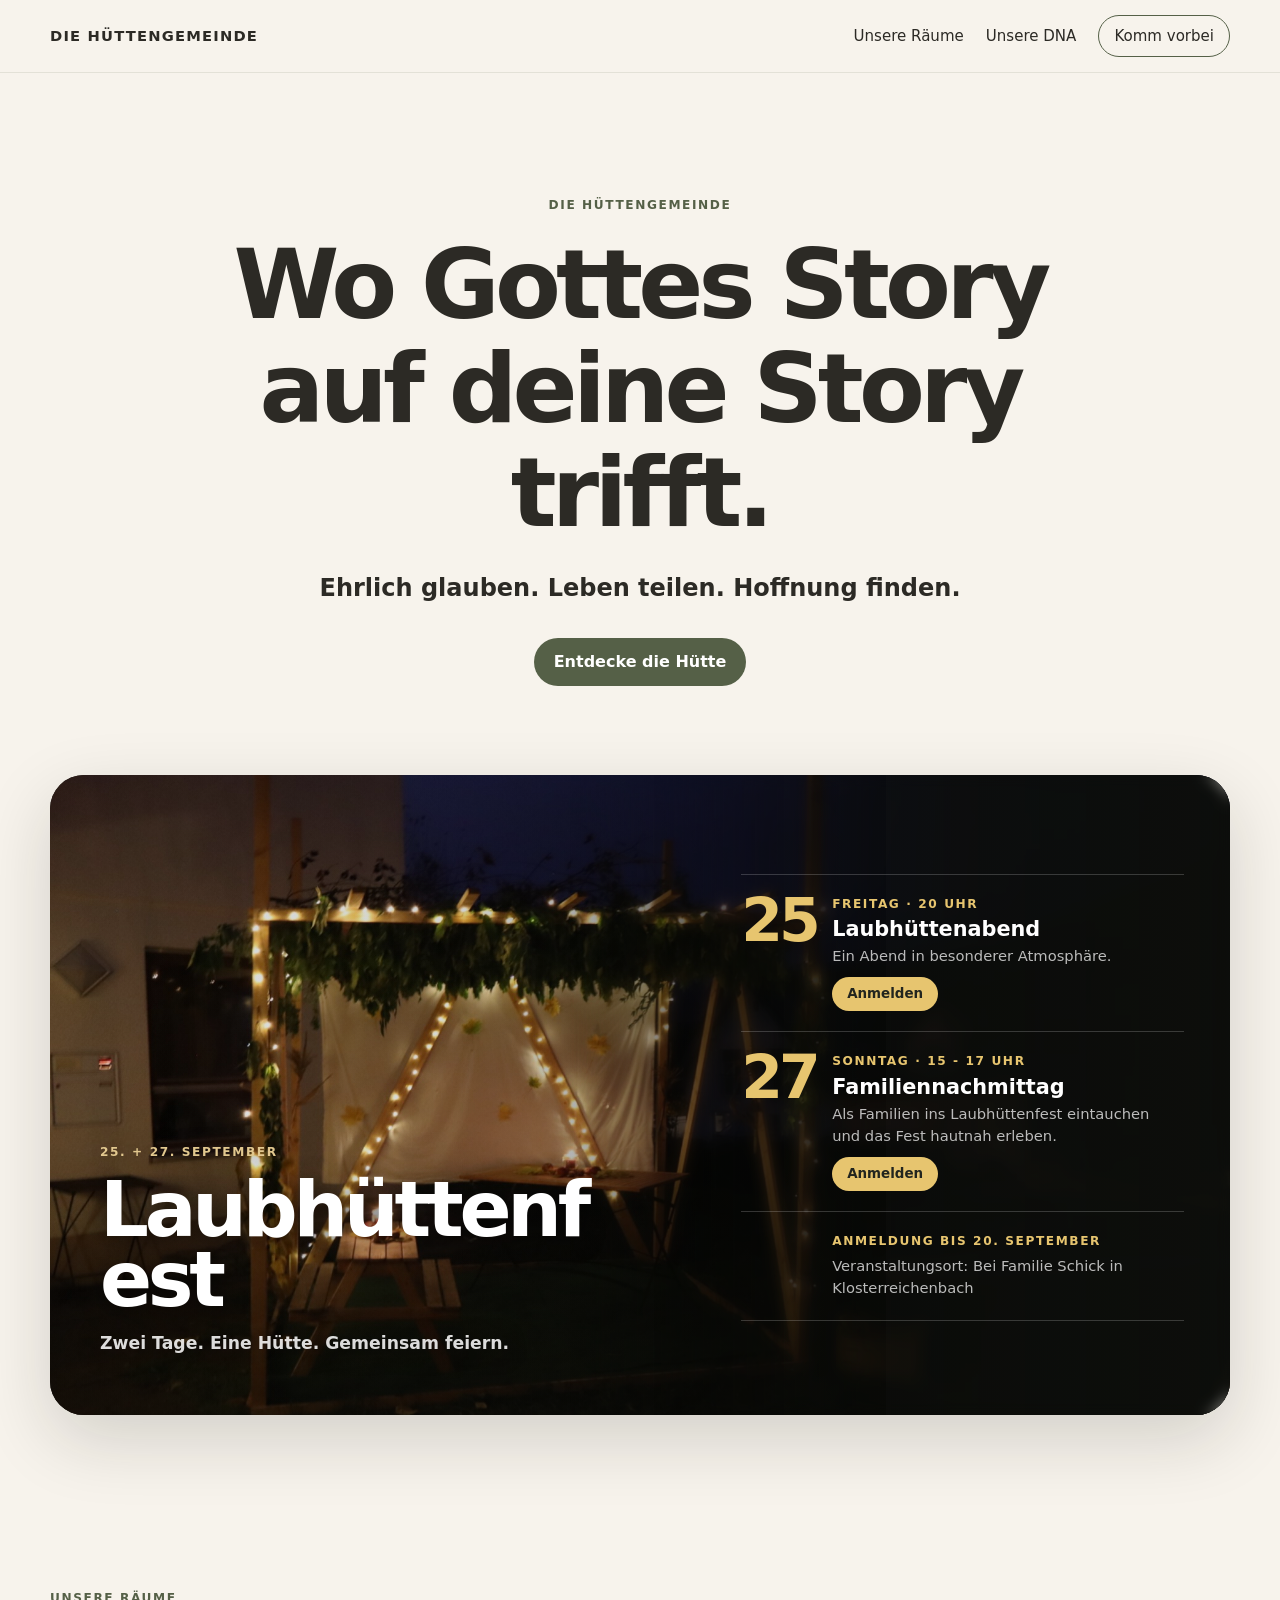
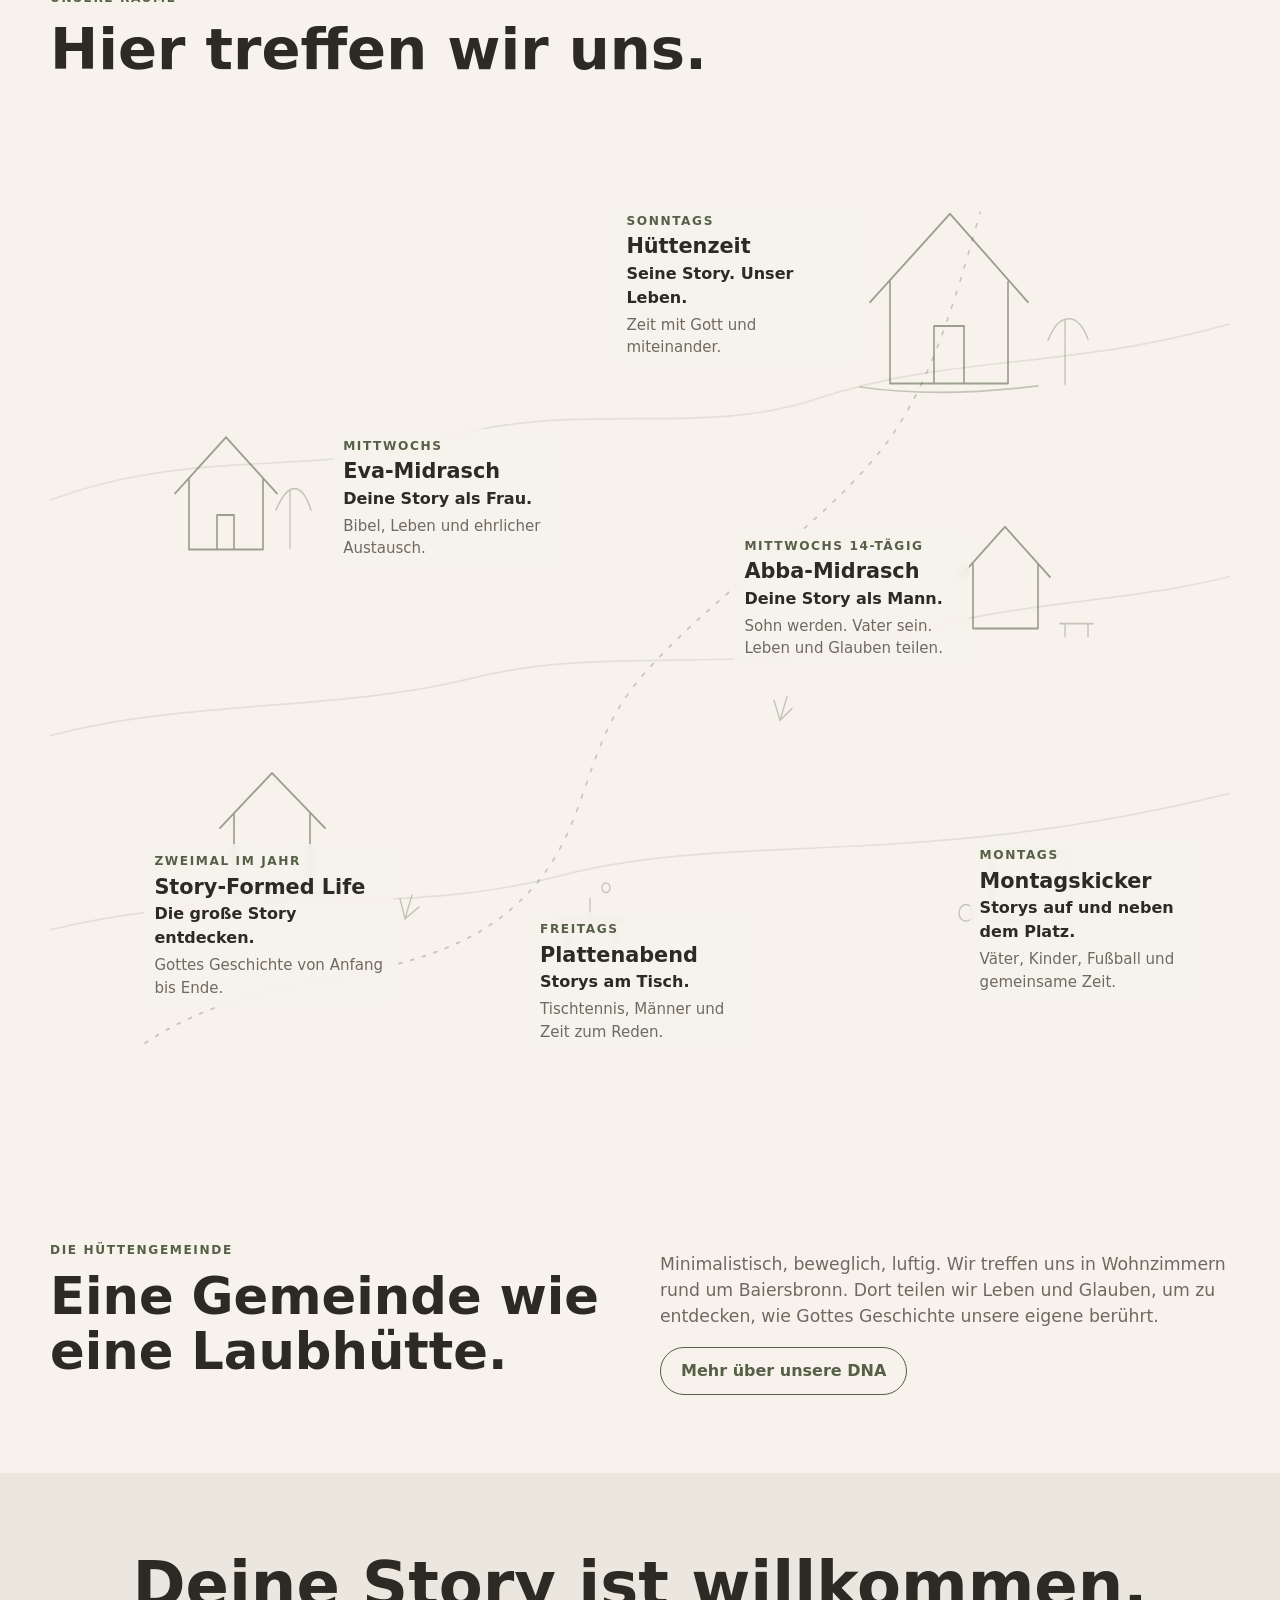
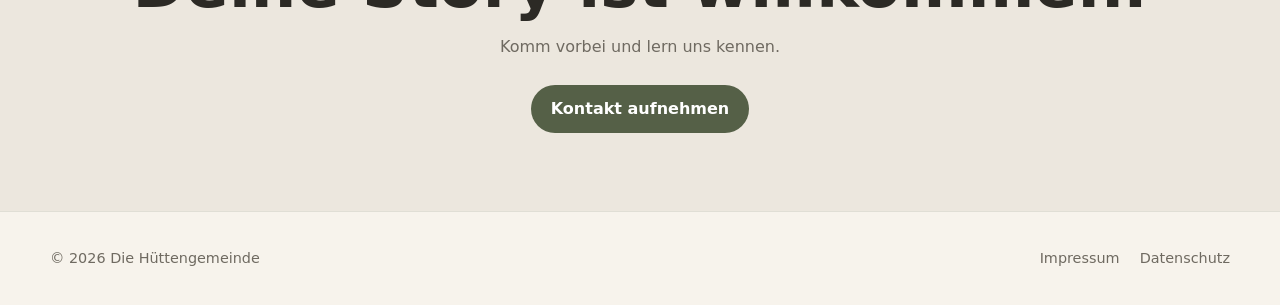
==== docs/index.html @ a1b0ba44 "Split css" ====
<!DOCTYPE html>
<html lang="de">

<head>
  <meta charset="UTF-8">
  <meta name="viewport" content="width=device-width, initial-scale=1.0">
  <title>Die Hüttengemeinde</title>
  <link rel="stylesheet" href="main.css" />
  <link rel="stylesheet" href="home.css" />

  <meta name="description" content="Wo Gottes Story auf deine Story trifft.">
    <!-- Open Graph (für Social Media) -->
  <meta property="og:title" content="Die Hüttengemeinde">
  <meta property="og:description" content="Wo Gottes Story auf deine Story trifft.">
  <meta property="og:type" content="website">
  <meta property="og:url" content="https://huettengemeinde.de/">
  <meta property="og:image" content="https://huettengemeinde.de/img/sukkah-festival.jpg">
  <meta property="og:locality" content="Baiersbronn">
  <meta property="og:region" content="Baden-Württemberg">
  <meta property="og:postal-code" content="72270">
  <meta property="og:country-name" content="Germany">

</head>

<body>
  <header>
    <div class="container nav">
      <a class="brand" href="https://huettengemeinde.de">Die Hüttengemeinde</a>
      <nav class="nav-links">
        <a href="#spaces">Unsere Räume</a>
        <a href="#dna">Unsere DNA</a>
        <a href="#contact">Komm vorbei</a>
      </nav>
    </div>
  </header>

  <main>
    <section class="hero">
      <div class="container hero-inner">
        <span class="eyebrow">Die Hüttengemeinde</span>
        <h1>Wo Gottes Story auf deine Story trifft.</h1>
        <p class="tagline">Ehrlich glauben. Leben teilen. Hoffnung finden.</p>
        <a class="btn btn-primary" href="#spaces">Entdecke die Hütte</a>
      </div>
    </section>

    <section class="festival-feature" id="sukkah">
      <div class="container">
        <div class="festival-poster">
          <div class="festival-blend" aria-hidden="true"></div>

          <div class="festival-inner">
            <div class="festival-brand">
              <span class="eyebrow">25. + 27. September</span>
              <h2>Laubhüttenfest</h2>
              <p>Zwei Tage. Eine Hütte. Gemeinsam feiern.</p>
            </div>

            <div class="festival-info">
              <article class="festival-date">
                <div class="festival-number">25</div>
                <div>
                  <span class="meta">Freitag · 20 Uhr</span>
                  <h3>Laubhüttenabend</h3>
                  <p>Ein Abend in besonderer Atmosphäre.</p>
                  <a class="festival-register" href="mailto:info@huettengemeinde.de?subject=Anmeldung%20Laubh%C3%BCttenabend">Anmelden</a>
                </div>
              </article>

              <article class="festival-date">
                <div class="festival-number">27</div>
                <div>
                  <span class="meta">Sonntag · 15 - 17 Uhr</span>
                  <h3>Familiennachmittag</h3>
                  <p>Als Familien ins Laubhüttenfest eintauchen und das Fest hautnah erleben.</p>
                  <a class="festival-register" href="mailto:info@huettengemeinde.de?subject=Anmeldung%20Familiennachmittag">Anmelden</a>
                </div>
              </article>

              <article class="festival-date">
                <div class="festival-number"></div>
                <div>
                  <span class="meta">Anmeldung bis 20. September</span>
                  <p>Veranstaltungsort: Bei Familie Schick in Klosterreichenbach</p>
                </div>
              </article>

            </div>
          </div>
        </div>
      </div>
    </section>

    <section id="spaces">
      <div class="container">
        <div class="section-title">
          <span class="eyebrow">Unsere Räume</span>
          <h2>Hier treffen wir uns.</h2>
        </div>

        <div class="village-wrap">
          <svg class="village-art" viewBox="0 0 1180 820" preserveAspectRatio="none" aria-hidden="true">
            <!-- sanfte Landschaft -->
            <path class="terrain" d="M-40 350 C120 285 260 320 390 285 C525 250 650 285 770 250 C915 210 1040 230 1230 175"/>
            <path class="terrain" d="M-30 540 C120 500 275 515 420 485 C560 455 710 485 845 450 C980 415 1090 425 1220 390"/>
            <path class="terrain" d="M-60 710 C150 650 330 690 510 650 C690 610 885 650 1230 570"/>

            <!-- ein Weg, der durch die Landschaft zieht -->
            <path class="path" d="M95 790 C220 720 365 750 465 675 C545 615 525 545 595 480 C670 410 760 365 825 300 C875 250 900 185 930 95"/>

            <!-- Haupthütte -->
            <path class="sketch" d="M820 170 L900 96 L978 170 M840 153 L840 238 L958 238 L958 153 M884 238 L884 190 L914 190 L914 238"/>
            <path class="soft-sketch" d="M810 241 C860 247 922 247 988 240"/>
            <path class="soft-sketch" d="M1015 239 L1015 185 M998 202 C1009 178 1028 178 1038 201"/>

            <!-- zweite Hütte links -->
            <path class="sketch" d="M125 330 L176 283 L227 330 M139 317 L139 377 L213 377 L213 317 M167 377 L167 348 L184 348 L184 377"/>
            <path class="soft-sketch" d="M240 376 L240 328 M226 344 C238 320 252 320 261 344"/>

            <!-- dritte Hütte rechts -->
            <path class="sketch" d="M910 400 L955 358 L1000 400 M923 389 L923 443 L988 443 L988 389"/>
            <path class="soft-sketch" d="M1010 439 L1043 439 M1015 439 L1015 450 M1038 439 L1038 450"/>

            <!-- vierte Hütte unten links -->
            <path class="sketch" d="M170 610 L222 564 L275 610 M184 598 L184 660 L260 660 L260 598"/>
            <path class="soft-sketch" d="M145 663 C185 669 235 670 292 662"/>

            <!-- Tischtennis -->
            <path class="soft-sketch" d="M505 686 L575 686 M516 686 L516 712 M564 686 L564 712 M540 669 L540 686"/>
            <circle class="soft-sketch" cx="556" cy="660" r="4"/>

            <!-- Tor -->
            <path class="soft-sketch" d="M940 630 L940 686 L1018 686 L1018 630 Z"/>
            <circle class="soft-sketch" cx="916" cy="681" r="7"/>

            <!-- wenige Vegetationslinien -->
            <path class="soft-sketch" d="M355 686 L350 669 M355 686 L362 666 M355 686 L369 676"/>
            <path class="soft-sketch" d="M730 520 L724 503 M730 520 L737 500 M730 520 L742 510"/>
          </svg>

          <article class="station hz">
            <div class="meta">Sonntags</div>
            <h3>Hüttenzeit</h3>
            <p class="story">Seine Story. Unser Leben.</p>
            <p class="desc">Zeit mit Gott und miteinander.</p>
          </article>

          <article class="station eva">
            <div class="meta">Mittwochs</div>
            <h3>Eva-Midrasch</h3>
            <p class="story">Deine Story als Frau.</p>
            <p class="desc">Bibel, Leben und ehrlicher Austausch.</p>
          </article>

          <article class="station abba">
            <div class="meta">Mittwochs 14-tägig</div>
            <h3>Abba-Midrasch</h3>
            <p class="story">Deine Story als Mann.</p>
            <p class="desc">Sohn werden. Vater sein. Leben und Glauben teilen.</p>
          </article>

          <article class="station sfl">
            <div class="meta">Zweimal im Jahr</div>
            <h3>Story-Formed Life</h3>
            <p class="story">Die große Story entdecken.</p>
            <p class="desc">Gottes Geschichte von Anfang bis Ende.</p>
          </article>

          <article class="station tt">
            <div class="meta">Freitags</div>
            <h3>Plattenabend</h3>
            <p class="story">Storys am Tisch.</p>
            <p class="desc">Tischtennis, Männer und Zeit zum Reden.</p>
          </article>

          <article class="station kicker">
            <div class="meta">Montags</div>
            <h3>Montagskicker</h3>
            <p class="story">Storys auf und neben dem Platz.</p>
            <p class="desc">Väter, Kinder, Fußball und gemeinsame Zeit.</p>
          </article>
        </div>
      </div>
    </section>

    <section id="dna">
      <div class="container about">
        <div>
          <span class="eyebrow">Die Hüttengemeinde</span>
          <h2>Eine Gemeinde wie eine Laubhütte.</h2>
        </div>
        <div>
          <p>Minimalistisch, beweglich, luftig. Wir treffen uns in Wohnzimmern rund um Baiersbronn. Dort teilen wir Leben und Glauben, um zu entdecken, wie Gottes Geschichte unsere eigene berührt.</p>
          <a class="btn btn-secondary" href="dna.html">Mehr über unsere DNA</a>
        </div>
      </div>
    </section>

    <section id="contact" class="cta">
      <div class="container">
        <h2>Deine Story ist willkommen.</h2>
        <p>Komm vorbei und lern uns kennen.</p>
        <a class="btn btn-primary" href="mailto:info@huettengemeinde.de">Kontakt aufnehmen</a>
      </div>
    </section>
  </main>

  <footer>
    <div class="container footer-row">
      <div class="footer-copy">© 2026 <a href="https://huettengemeinde.de">Die Hüttengemeinde</a></div>
      <div class="footer-links">
        <a href="impressum.html">Impressum</a>
        <a href="datenschutz.html">Datenschutz</a>
      </div>
    </div>
  </footer>
</body>
</html>
---- docs/main.css ----
:root {
    --bg: #f7f3ec;
    --text: #2c2a25;
    --muted: #6f6a61;
    --green: #556047;
    --line: #bfc2b7;
    --soft: #ece7de;
    --max: 1180px;
}

* {
    box-sizing: border-box
}

html {
    scroll-behavior: smooth
}

body {
    margin: 0;
    font-family: system-ui, -apple-system, BlinkMacSystemFont, "Segoe UI", sans-serif;
    background: var(--bg);
    color: var(--text);
    line-height: 1.5;
}

a {
    text-decoration: none;
    color: inherit
}

/* Hyperlinks im Fließtext (nicht Header, Footer oder Buttons) */
main p a {
    color: #2f6b52;
    font-weight: 700;
    text-decoration: none
}

main p a:hover {
    text-decoration: underline
}

.container {
    width: min(calc(100% - 40px), var(--max));
    margin: auto
}

header {
    position: sticky;
    top: 0;
    z-index: 20;
    background: rgba(247, 243, 236, .94);
    backdrop-filter: blur(10px);
    border-bottom: 1px solid rgba(85, 96, 71, .12)
}

.nav {
    min-height: 72px;
    display: flex;
    align-items: center;
    justify-content: space-between;
    gap: 24px
}

.brand {
    font-weight: 800;
    letter-spacing: .08em;
    text-transform: uppercase;
    font-size: .92rem
}

.nav-links {
    display: flex;
    gap: 22px;
    align-items: center;
    font-size: .94rem
}

.nav-links a:last-child {
    border: 1px solid var(--green);
    padding: 9px 15px;
    border-radius: 999px
}

.eyebrow,
.meta {
    font-size: .76rem;
    font-weight: 800;
    letter-spacing: .13em;
    text-transform: uppercase;
    color: var(--green)
}

h1,
h2,
h3 {
    line-height: 1.08;
    margin-top: 0
}

.btn {
    display: inline-flex;
    align-items: center;
    justify-content: center;
    min-height: 48px;
    padding: 0 20px;
    border-radius: 999px;
    font-weight: 700
}

.btn-primary {
    background: var(--green);
    color: white
}

.btn-secondary {
    border: 1px solid var(--green);
    color: var(--green)
}

.section-title {
    max-width: 720px;
    margin-bottom: 18px
}

.section-title h2 {
    font-size: clamp(2.2rem, 4.5vw, 3.8rem);
    margin: 10px 0 0
}

footer {
    padding: 36px 0;
    border-top: 1px solid rgba(85, 96, 71, .14);
    font-size: .9rem;
    color: var(--muted)
}

.footer-row {
    display: flex;
    justify-content: space-between;
    align-items: flex-start;
    gap: 20px;
    flex-wrap: nowrap
}

.footer-copy {
    white-space: nowrap;
    flex-shrink: 0
}

.footer-links {
    display: flex;
    flex-wrap: wrap;
    justify-content: flex-end;
    gap: 4px 20px
}

@media(max-width:700px) {
    .nav-links a:not(:last-child) {
        display: none
    }


    html {
        scroll-padding-top: 11px
    }
}
---- docs/home.css ----
.hero {
    min-height: 78vh;
    display: grid;
    place-items: center;
    text-align: center;
    padding: 100px 0 70px
}

.hero-inner {
    max-width: 920px
}

h1 {
    font-size: clamp(3rem, 7.5vw, 6.2rem);
    letter-spacing: -.05em;
    margin: 18px 0 24px
}

.tagline {
    font-size: clamp(1.15rem, 2vw, 1.5rem);
    font-weight: 650;
    margin: 0 0 32px
}


/* Laubhüttenfest - Foto und Text als ein gemeinsames Poster */
.festival-feature {
    padding: 0 0 92px;
}

.festival-poster {
    position: relative;
    min-height: 640px;
    border-radius: 34px;
    overflow: hidden;
    color: #fff;
    background: #171914;
    box-shadow: 0 24px 70px rgba(24, 22, 18, .16);
    isolation: isolate;
}

/* Das Originalfoto liegt über die komplette Fläche */
.festival-poster::before {
    content: "";
    position: absolute;
    inset: -18px;
    z-index: -3;
    background: url("[data-uri]") center 47% / cover no-repeat;
    transform: scale(1.035);
}

/* Weicher Übergang: links Foto klar, rechts zunehmend dunkel */
.festival-poster::after {
    content: "";
    position: absolute;
    inset: 0;
    z-index: -2;
    background:
        linear-gradient(90deg,
            rgba(10, 11, 9, .08) 0%,
            rgba(10, 11, 9, .12) 34%,
            rgba(10, 11, 9, .50) 58%,
            rgba(10, 11, 9, .88) 78%,
            rgba(10, 11, 9, .95) 100%),
        linear-gradient(0deg,
            rgba(10, 11, 9, .36) 0%,
            rgba(10, 11, 9, .03) 38%,
            rgba(10, 11, 9, .08) 100%);
}

.festival-blend {
    position: absolute;
    z-index: -1;
    top: 0;
    right: 0;
    bottom: 0;
    width: 56%;
    backdrop-filter: blur(7px);
    -webkit-backdrop-filter: blur(7px);
    mask-image: linear-gradient(90deg, transparent 0%, rgba(0, 0, 0, .35) 18%, #000 48%);
    -webkit-mask-image: linear-gradient(90deg, transparent 0%, rgba(0, 0, 0, .35) 18%, #000 48%);
    background: linear-gradient(90deg, transparent, rgba(17, 19, 15, .18) 38%, rgba(17, 19, 15, .42));
}

.festival-inner {
    min-height: 640px;
    display: grid;
    grid-template-columns: 1.15fr .85fr;
    gap: 46px;
    padding: 44px 46px;
}

.festival-brand {
    align-self: end;
    min-width: 0;
    max-width: 520px;
    padding: 0 0 14px 4px;
    text-shadow: 0 3px 22px rgba(0, 0, 0, .55);
}

.festival-brand .eyebrow {
    color: #e2c88f;
}

.festival-brand h2 {
    font-size: clamp(3.1rem, 6vw, 4.8rem);
    line-height: .92;
    letter-spacing: -.055em;
    overflow-wrap: break-word;
    hyphens: auto;
    margin: 12px 0 15px;
}

.festival-brand p {
    margin: 0;
    color: rgba(255, 255, 255, .86);
    font-size: 1.08rem;
    font-weight: 650;
}

.festival-info {
    align-self: center;
    padding: 12px 0 8px;
}

.festival-date {
    display: grid;
    grid-template-columns: 74px 1fr;
    gap: 17px;
    padding: 20px 0;
    border-bottom: 1px solid rgba(255, 255, 255, .19);
}

.festival-date > div {
    min-width: 0;
}

.festival-date:first-child {
    border-top: 1px solid rgba(255, 255, 255, .19);
}

.festival-number {
    font-size: 3.75rem;
    font-weight: 800;
    line-height: .86;
    letter-spacing: -.065em;
    color: #e7c56f;
}

.festival-date .meta {
    display: block;
    color: #e7c56f;
    margin-bottom: 5px;
}

.festival-date h3 {
    margin: 0 0 5px;
    color: #fff;
    font-size: 1.3rem;
    overflow-wrap: break-word;
    hyphens: auto;
}

.festival-date p {
    margin: 0;
    color: rgba(255, 255, 255, .72);
    font-size: .92rem;
    max-width: 320px;
}

.festival-register {
    display: inline-flex;
    align-items: center;
    justify-content: center;
    min-height: 34px;
    margin-top: 10px;
    padding: 0 15px;
    border-radius: 999px;
    background: #e7c56f;
    color: #22251e;
    font-size: .84rem;
    font-weight: 800;
}

.festival-register:hover {
    background: #f3d989;
}

@media(max-width:900px) {
    .festival-poster::after {
        background:
            linear-gradient(0deg, rgba(10, 11, 9, .94) 0%, rgba(10, 11, 9, .72) 48%, rgba(10, 11, 9, .10) 100%);
    }

    .festival-blend {
        top: 38%;
        left: 0;
        width: 100%;
        height: 62%;
        backdrop-filter: blur(6px);
        -webkit-backdrop-filter: blur(6px);
        mask-image: linear-gradient(0deg, #000 55%, transparent 100%);
        -webkit-mask-image: linear-gradient(0deg, #000 55%, transparent 100%);
    }

    .festival-inner {
        grid-template-columns: 1fr;
        min-height: 680px;
        gap: 20px;
        align-content: end;
    }

    .festival-brand {
        align-self: end;
    }

    .festival-info {
        align-self: end;
    }
}

@media(max-width:560px) {
    .festival-inner {
        padding: 30px 25px;
        min-height: 720px;
    }

    .festival-brand h2 {
        font-size: clamp(1.9rem, 9vw, 2.6rem);
    }

    .festival-date {
        grid-template-columns: 58px 1fr;
        gap: 13px;
    }

    .festival-number {
        font-size: 3rem;
    }
}


section {
    padding: 78px 0
}

/* Die Landschaft */
.village-wrap {
    position: relative;
    margin-top: 12px;
    min-height: 980px;
    overflow: hidden;
}

.village-art {
    position: absolute;
    inset: 0;
    width: 100%;
    height: 100%;
    pointer-events: none;
}

.village-art .terrain {
    fill: none;
    stroke: rgba(85, 96, 71, .13);
    stroke-width: 1.4;
    stroke-linecap: round;
}

.village-art .path {
    fill: none;
    stroke: rgba(85, 96, 71, .30);
    stroke-width: 1.6;
    stroke-dasharray: 3 9;
    stroke-linecap: round;
}

.village-art .sketch {
    fill: none;
    stroke: rgba(85, 96, 71, .56);
    stroke-width: 1.7;
    stroke-linecap: round;
    stroke-linejoin: round;
}

.village-art .soft-sketch {
    fill: none;
    stroke: rgba(85, 96, 71, .32);
    stroke-width: 1.35;
    stroke-linecap: round;
    stroke-linejoin: round;
}

.station {
    position: absolute;
    z-index: 3;
    max-width: 280px;
    padding: 8px 10px;
    border-radius: 12px;
    background: rgba(247, 243, 236, .78);
    backdrop-filter: blur(3px);
    -webkit-backdrop-filter: blur(3px);
}

.station h3 {
    margin: 5px 0 4px;
    font-size: 1.3rem
}

.station .story {
    margin: 0 0 4px;
    font-weight: 800;
    font-size: 1rem
}

.station .desc {
    margin: 0;
    color: var(--muted);
    font-size: .94rem
}

/* Klare, getrennte Zonen - keine Überlappungen */
.hz {
    top: 105px;
    left: 48%;
    max-width: 245px;
}

.eva {
    top: 330px;
    left: 24%;
    max-width: 225px;
}

.abba {
    top: 430px;
    left: 58%;
    max-width: 235px;
}

/* Untere Reihe: links - Mitte - rechts */
.sfl {
    left: 8%;
    bottom: 72px;
    width: 250px;
    max-width: 250px;
}

.tt {
    left: 50%;
    bottom: 28px;
    width: 220px;
    max-width: 220px;
    transform: translateX(-50%);
}

.kicker {
    right: 3%;
    left: auto;
    bottom: 78px;
    width: 225px;
    max-width: 225px;
}

.about {
    display: grid;
    grid-template-columns: 1fr 1fr;
    gap: 40px;
    align-items: center
}

.about h2 {
    font-size: clamp(2.2rem, 4vw, 3.7rem);
    margin: 8px 0 14px
}

.about p {
    color: var(--muted);
    font-size: 1.08rem
}

.cta {
    text-align: center;
    background: var(--soft)
}

.cta h2 {
    font-size: clamp(2.5rem, 5vw, 4.4rem);
    margin-bottom: 14px
}

.cta p {
    color: var(--muted);
    margin: 0 auto 26px;
    max-width: 620px
}

@media(max-width:1080px) and (min-width:901px) {
    .village-wrap {
        min-height: 1020px
    }

    .hz {
        left: 46%;
        top: 110px
    }

    .eva {
        left: 22%;
        top: 340px
    }

    .abba {
        left: 57%;
        top: 445px
    }

    .sfl {
        left: 5%;
        bottom: 78px;
        width: 230px;
    }

    .tt {
        left: 50%;
        bottom: 24px;
        width: 210px;
        transform: translateX(-50%);
    }

    .kicker {
        left: auto;
        right: 2%;
        bottom: 92px;
        width: 215px;
    }
}

@media(max-width:900px) {
    .village-wrap {
        min-height: auto;
        display: grid;
        grid-template-columns: 1fr 1fr;
        gap: 28px 24px;
        padding: 28px 0 10px
    }

    .village-art {
        display: none
    }

    .station,
    .hz,
    .eva,
    .abba,
    .sfl,
    .tt,
    .kicker {
        position: relative;
        inset: auto;
        width: auto;
        max-width: none;
        transform: none;
        padding-top: 18px;
        border-top: 1px solid rgba(85, 96, 71, .16)
    }

    .hz {
        grid-column: 1/-1
    }

    .about {
        grid-template-columns: 1fr;
        gap: 10px
    }
}

@media(max-width:700px) {

    .village-wrap {
        grid-template-columns: 1fr
    }


    .hz {
        grid-column: auto
    }



    section {
        padding: 62px 0
    }



    .hero {
        min-height: auto;
        padding-top: 110px
    }
}
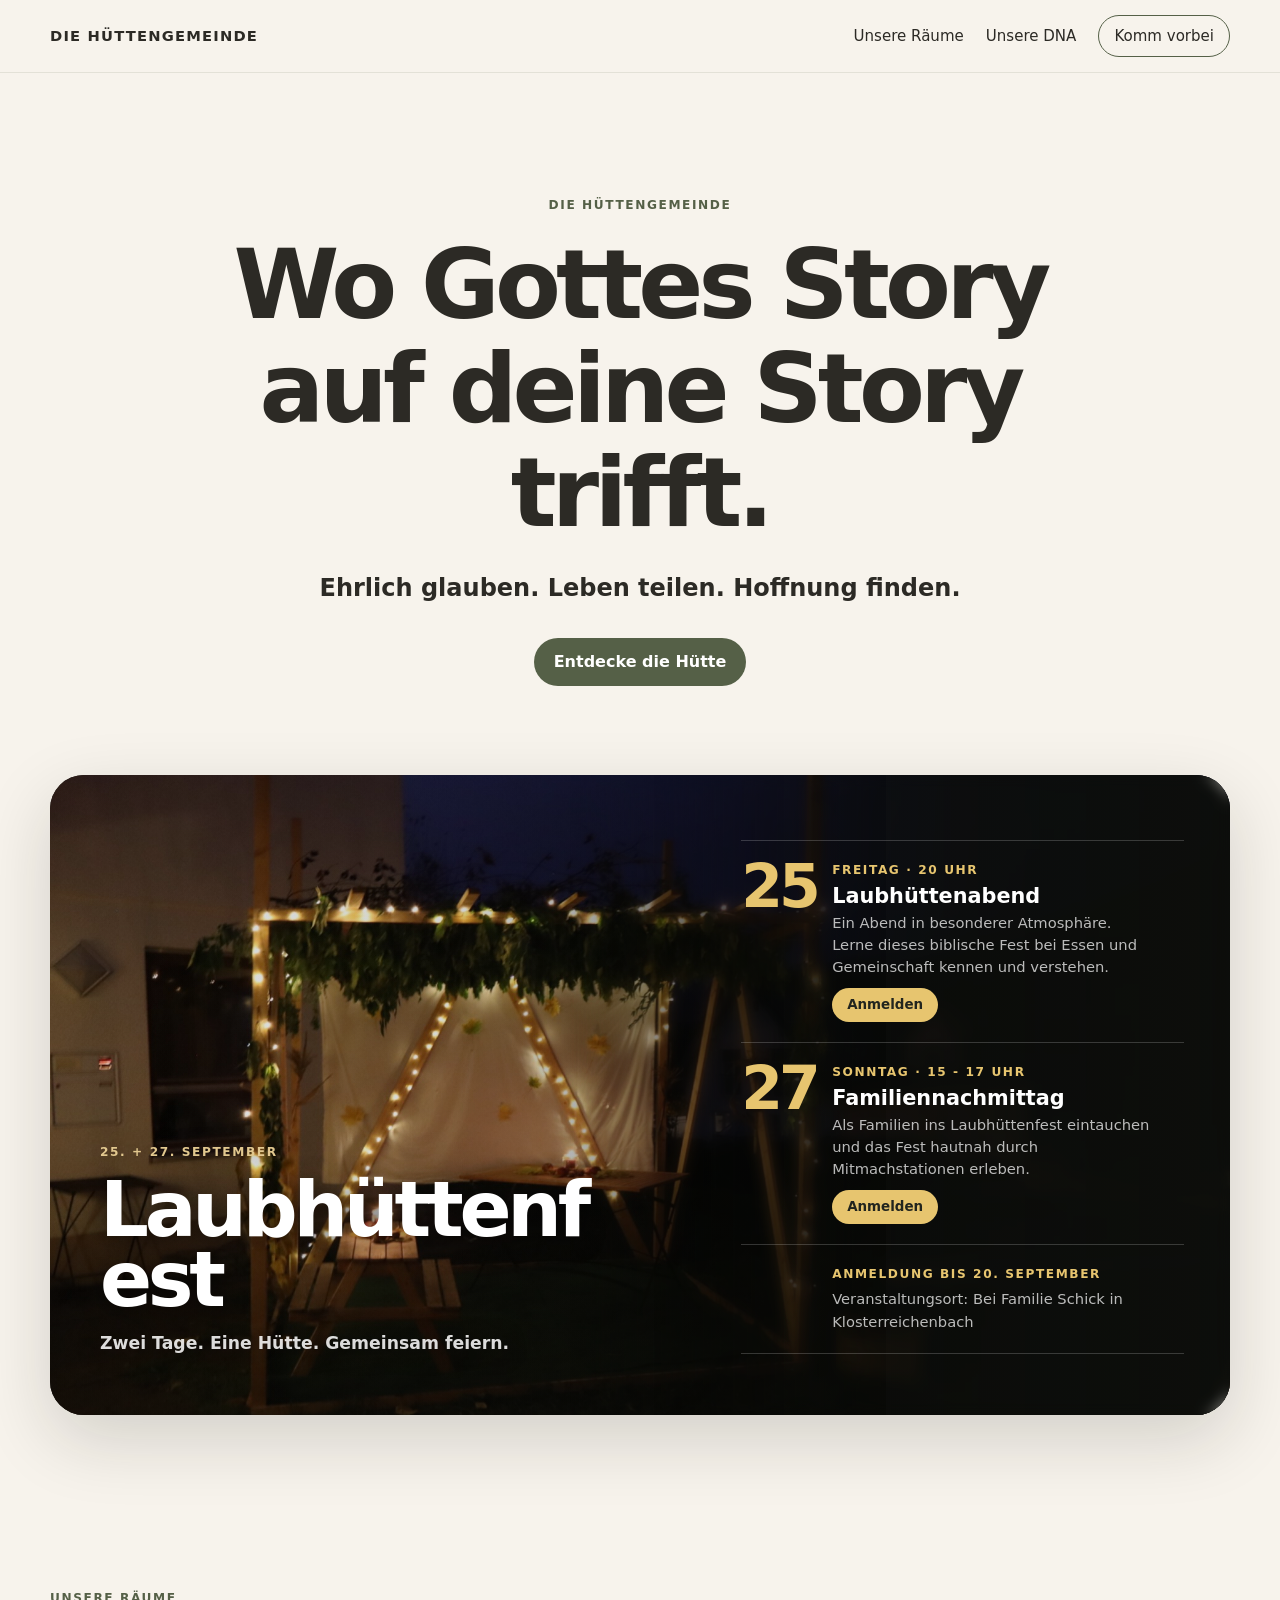
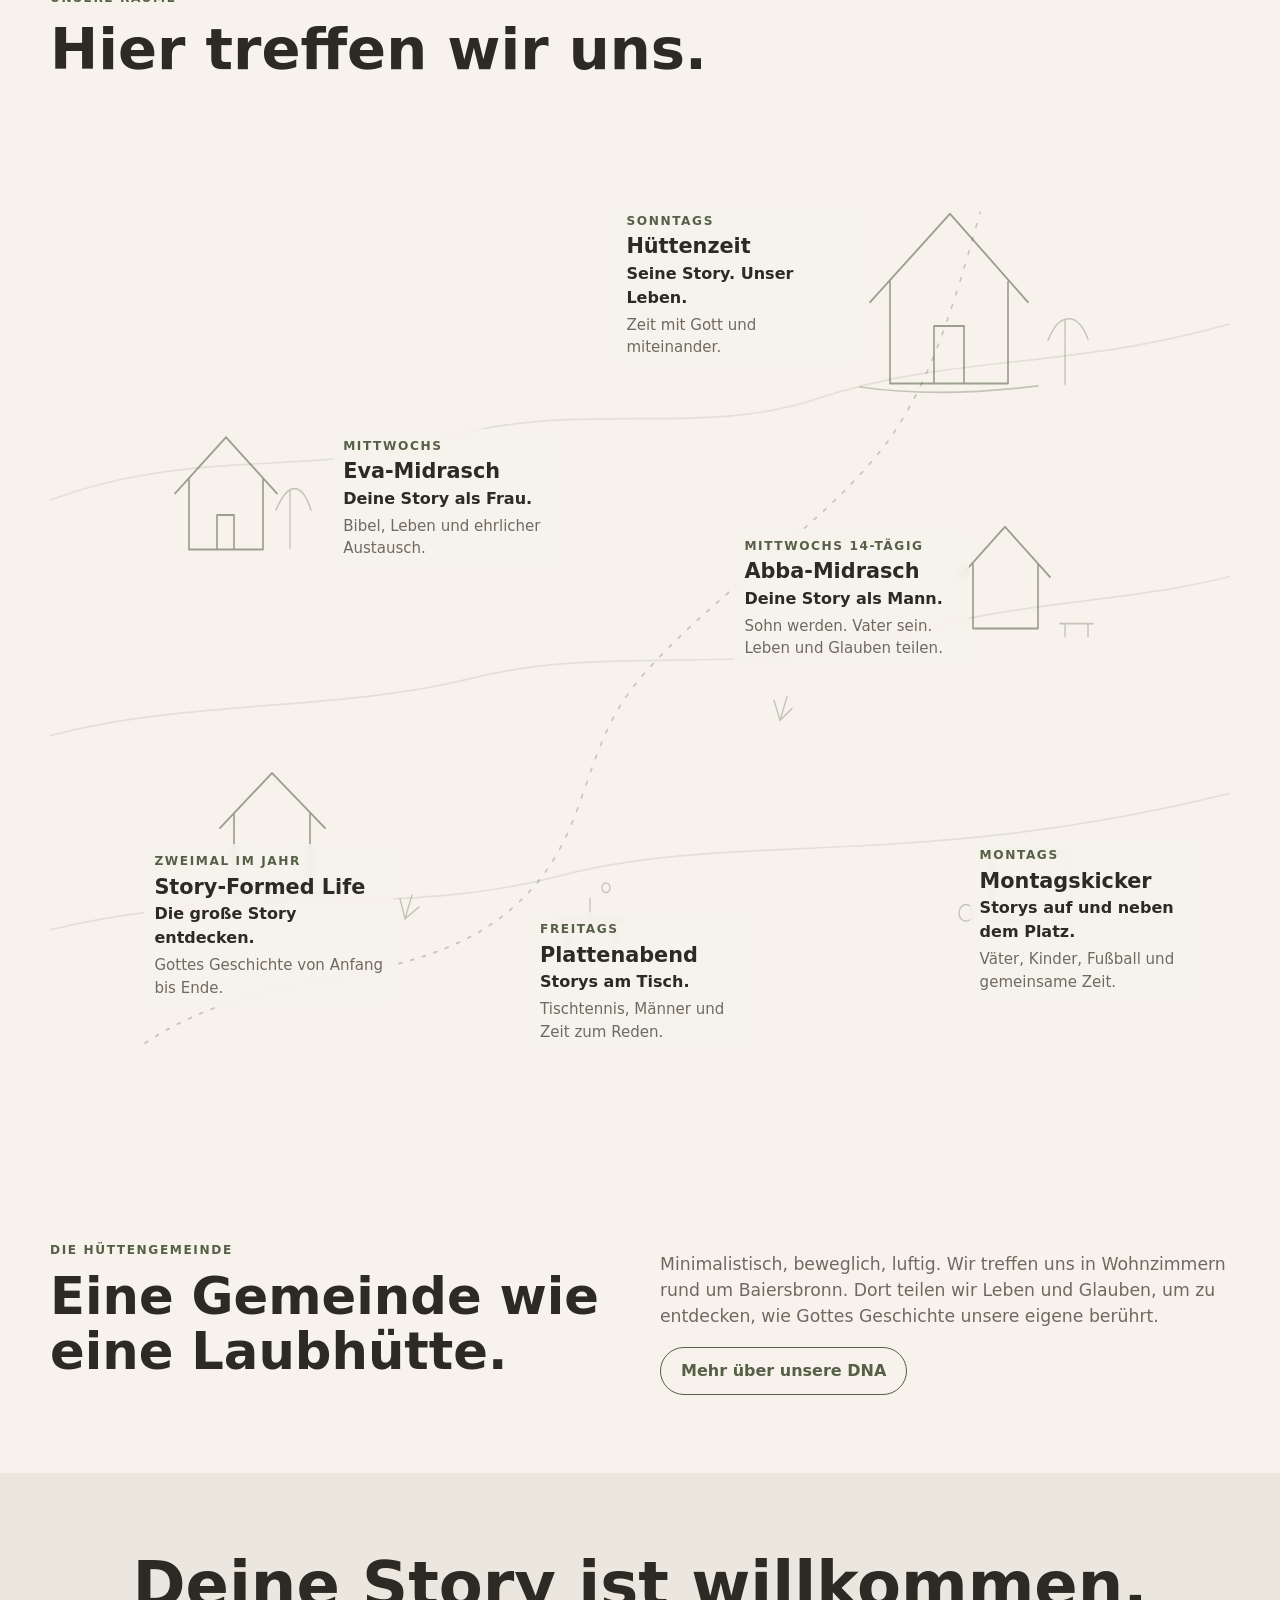
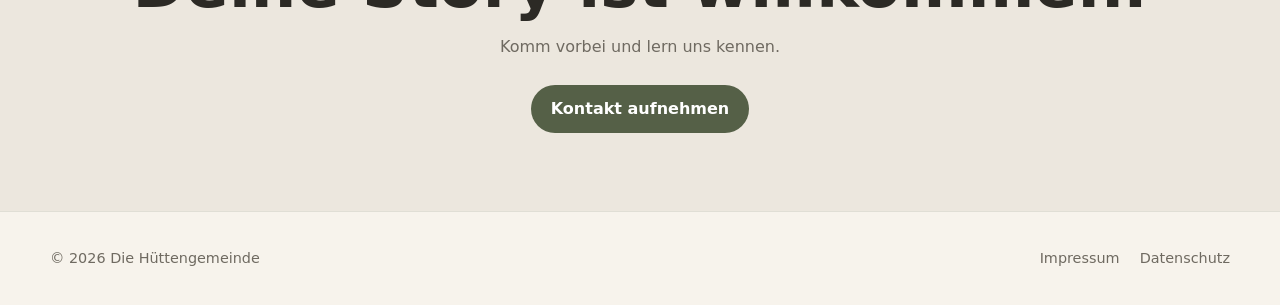
==== commit 19c29bb2: "Adds more description for Sukkot" ====
--- a/docs/index.html
+++ b/docs/index.html
@@ -62,7 +62,7 @@
                 <div>
                   <span class="meta">Freitag · 20 Uhr</span>
                   <h3>Laubhüttenabend</h3>
-                  <p>Ein Abend in besonderer Atmosphäre.</p>
+                  <p>Ein Abend in besonderer Atmosphäre. Lerne dieses biblische Fest bei Essen und Gemeinschaft kennen und verstehen.</p>
                   <a class="festival-register" href="mailto:info@huettengemeinde.de?subject=Anmeldung%20Laubh%C3%BCttenabend">Anmelden</a>
                 </div>
               </article>
@@ -72,7 +72,7 @@
                 <div>
                   <span class="meta">Sonntag · 15 - 17 Uhr</span>
                   <h3>Familiennachmittag</h3>
-                  <p>Als Familien ins Laubhüttenfest eintauchen und das Fest hautnah erleben.</p>
+                  <p>Als Familien ins Laubhüttenfest eintauchen und das Fest hautnah durch Mitmachstationen erleben.</p>
                   <a class="festival-register" href="mailto:info@huettengemeinde.de?subject=Anmeldung%20Familiennachmittag">Anmelden</a>
                 </div>
               </article>
--- a/docs/home.css
+++ b/docs/home.css
@@ -498,6 +498,6 @@
 
     .hero {
         min-height: auto;
-        padding-top: 110px
-    }
-}
+        padding: 90px 0
+    }
+}
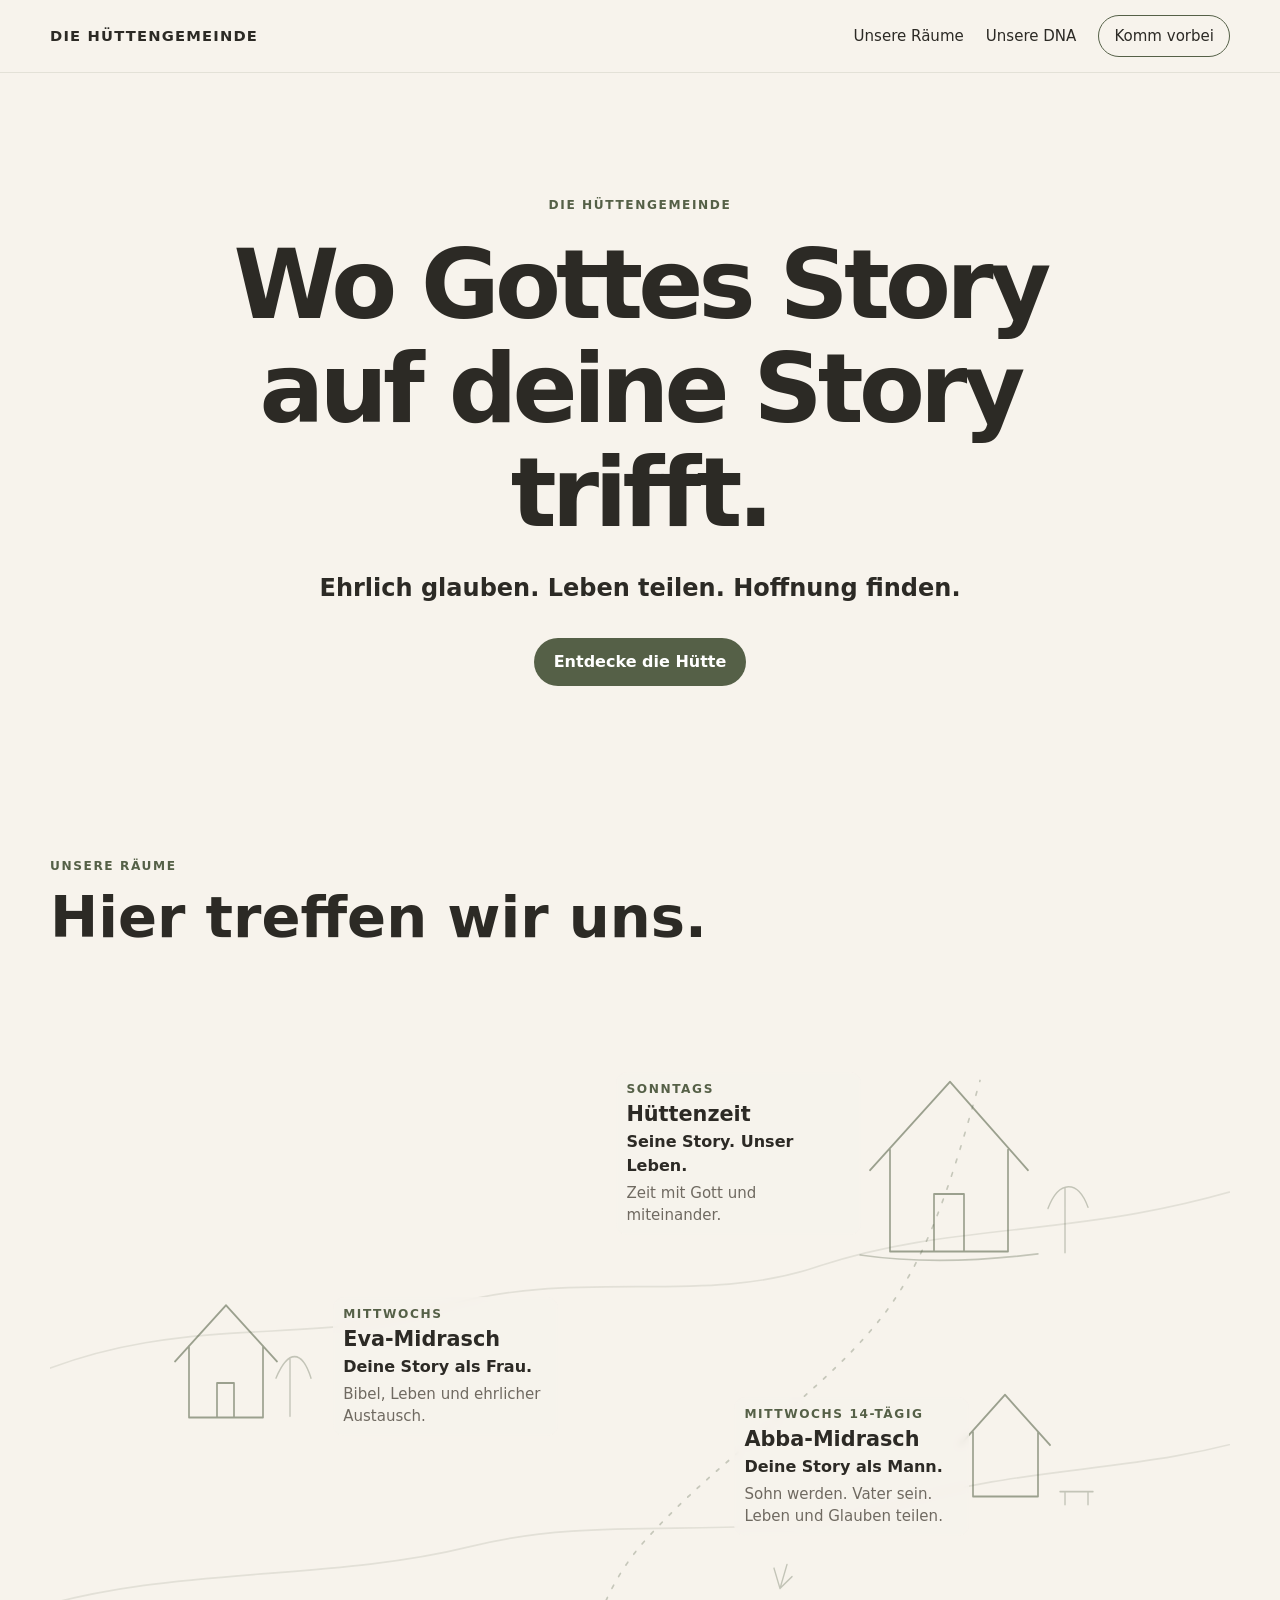
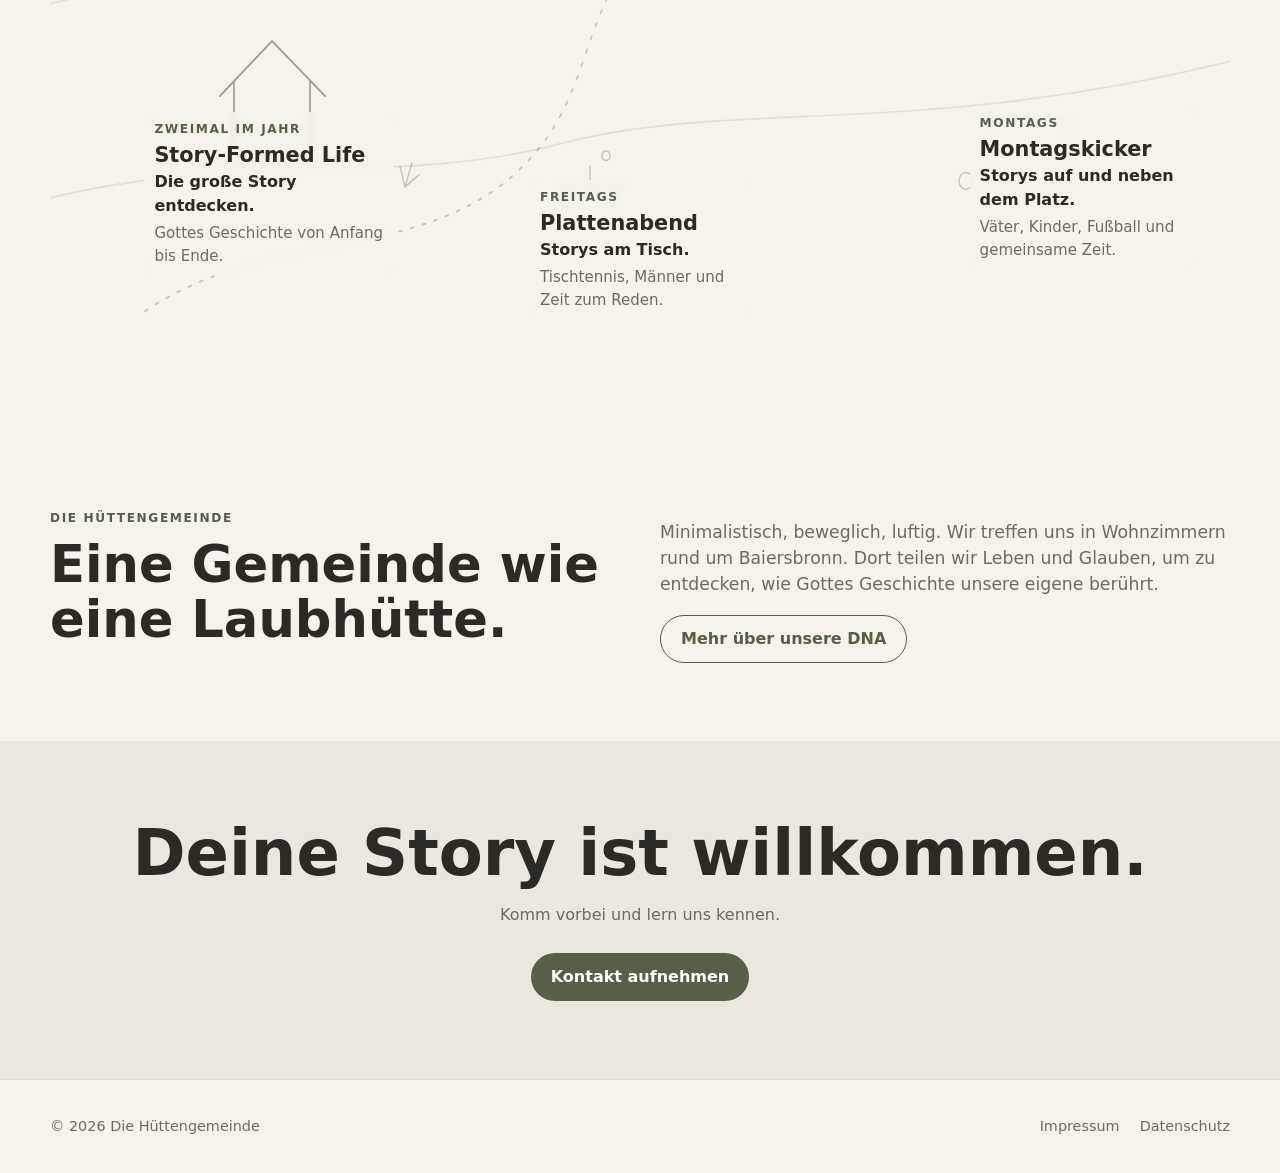
==== commit fbeaba44: "Comment out the announcement-feature section in index.html" ====
--- a/docs/index.html
+++ b/docs/index.html
@@ -44,41 +44,42 @@
       </div>
     </section>
 
-    <section class="festival-feature" id="sukkah">
+    <!--
+    <section class="announcement-feature" id="sukkot">
       <div class="container">
-        <div class="festival-poster">
-          <div class="festival-blend" aria-hidden="true"></div>
-
-          <div class="festival-inner">
-            <div class="festival-brand">
+        <div class="announcement-poster">
+          <div class="announcement-blend" aria-hidden="true"></div>
+
+          <div class="announcement-inner">
+            <div class="announcement-header">
               <span class="eyebrow">25. + 27. September</span>
               <h2>Laubhüttenfest</h2>
               <p>Zwei Tage. Eine Hütte. Gemeinsam feiern.</p>
             </div>
 
-            <div class="festival-info">
-              <article class="festival-date">
-                <div class="festival-number">25</div>
+            <div class="announcement-content">
+              <article class="announcement-item">
+                <div class="announcement-marker">25</div>
                 <div>
                   <span class="meta">Freitag · 20 Uhr</span>
                   <h3>Laubhüttenabend</h3>
                   <p>Ein Abend in besonderer Atmosphäre. Lerne dieses biblische Fest bei Essen und Gemeinschaft kennen und verstehen.</p>
-                  <a class="festival-register" href="mailto:info@huettengemeinde.de?subject=Anmeldung%20Laubh%C3%BCttenabend">Anmelden</a>
+                  <a class="announcement-action" href="mailto:info@huettengemeinde.de?subject=Anmeldung%20Laubh%C3%BCttenabend">Anmelden</a>
                 </div>
               </article>
 
-              <article class="festival-date">
-                <div class="festival-number">27</div>
+              <article class="announcement-item">
+                <div class="announcement-marker">27</div>
                 <div>
                   <span class="meta">Sonntag · 15 - 17 Uhr</span>
                   <h3>Familiennachmittag</h3>
                   <p>Als Familien ins Laubhüttenfest eintauchen und das Fest hautnah durch Mitmachstationen erleben.</p>
-                  <a class="festival-register" href="mailto:info@huettengemeinde.de?subject=Anmeldung%20Familiennachmittag">Anmelden</a>
+                  <a class="announcement-action" href="mailto:info@huettengemeinde.de?subject=Anmeldung%20Familiennachmittag">Anmelden</a>
                 </div>
               </article>
 
-              <article class="festival-date">
-                <div class="festival-number"></div>
+              <article class="announcement-item">
+                <div class="announcement-marker"></div>
                 <div>
                   <span class="meta">Anmeldung bis 20. September</span>
                   <p>Veranstaltungsort: Bei Familie Schick in Klosterreichenbach</p>
@@ -90,6 +91,7 @@
         </div>
       </div>
     </section>
+    -->
 
     <section id="spaces">
       <div class="container">
--- a/docs/main.css
+++ b/docs/main.css
@@ -31,7 +31,7 @@
 
 /* Hyperlinks im Fließtext (nicht Header, Footer oder Buttons) */
 main p a {
-    color: #2f6b52;
+    color: var(--green);
     font-weight: 700;
     text-decoration: none
 }
--- a/docs/home.css
+++ b/docs/home.css
@@ -26,11 +26,12 @@
 
 
 /* Laubhüttenfest - Foto und Text als ein gemeinsames Poster */
-.festival-feature {
+.announcement-feature {
     padding: 0 0 92px;
-}
-
-.festival-poster {
+    scroll-margin-top: 78px;
+}
+
+.announcement-poster {
     position: relative;
     min-height: 640px;
     border-radius: 34px;
@@ -42,7 +43,7 @@
 }
 
 /* Das Originalfoto liegt über die komplette Fläche */
-.festival-poster::before {
+.announcement-poster::before {
     content: "";
     position: absolute;
     inset: -18px;
@@ -52,7 +53,7 @@
 }
 
 /* Weicher Übergang: links Foto klar, rechts zunehmend dunkel */
-.festival-poster::after {
+.announcement-poster::after {
     content: "";
     position: absolute;
     inset: 0;
@@ -70,7 +71,7 @@
             rgba(10, 11, 9, .08) 100%);
 }
 
-.festival-blend {
+.announcement-blend {
     position: absolute;
     z-index: -1;
     top: 0;
@@ -84,7 +85,7 @@
     background: linear-gradient(90deg, transparent, rgba(17, 19, 15, .18) 38%, rgba(17, 19, 15, .42));
 }
 
-.festival-inner {
+.announcement-inner {
     min-height: 640px;
     display: grid;
     grid-template-columns: 1.15fr .85fr;
@@ -92,7 +93,7 @@
     padding: 44px 46px;
 }
 
-.festival-brand {
+.announcement-header {
     align-self: end;
     min-width: 0;
     max-width: 520px;
@@ -100,11 +101,11 @@
     text-shadow: 0 3px 22px rgba(0, 0, 0, .55);
 }
 
-.festival-brand .eyebrow {
+.announcement-header .eyebrow {
     color: #e2c88f;
 }
 
-.festival-brand h2 {
+.announcement-header h2 {
     font-size: clamp(3.1rem, 6vw, 4.8rem);
     line-height: .92;
     letter-spacing: -.055em;
@@ -113,19 +114,19 @@
     margin: 12px 0 15px;
 }
 
-.festival-brand p {
+.announcement-header p {
     margin: 0;
     color: rgba(255, 255, 255, .86);
     font-size: 1.08rem;
     font-weight: 650;
 }
 
-.festival-info {
+.announcement-content {
     align-self: center;
     padding: 12px 0 8px;
 }
 
-.festival-date {
+.announcement-item {
     display: grid;
     grid-template-columns: 74px 1fr;
     gap: 17px;
@@ -133,15 +134,15 @@
     border-bottom: 1px solid rgba(255, 255, 255, .19);
 }
 
-.festival-date > div {
+.announcement-item > div {
     min-width: 0;
 }
 
-.festival-date:first-child {
+.announcement-item:first-child {
     border-top: 1px solid rgba(255, 255, 255, .19);
 }
 
-.festival-number {
+.announcement-marker {
     font-size: 3.75rem;
     font-weight: 800;
     line-height: .86;
@@ -149,13 +150,13 @@
     color: #e7c56f;
 }
 
-.festival-date .meta {
+.announcement-item .meta {
     display: block;
     color: #e7c56f;
     margin-bottom: 5px;
 }
 
-.festival-date h3 {
+.announcement-item h3 {
     margin: 0 0 5px;
     color: #fff;
     font-size: 1.3rem;
@@ -163,14 +164,14 @@
     hyphens: auto;
 }
 
-.festival-date p {
+.announcement-item p {
     margin: 0;
     color: rgba(255, 255, 255, .72);
     font-size: .92rem;
     max-width: 320px;
 }
 
-.festival-register {
+.announcement-action {
     display: inline-flex;
     align-items: center;
     justify-content: center;
@@ -184,17 +185,17 @@
     font-weight: 800;
 }
 
-.festival-register:hover {
+.announcement-action:hover {
     background: #f3d989;
 }
 
 @media(max-width:900px) {
-    .festival-poster::after {
+    .announcement-poster::after {
         background:
             linear-gradient(0deg, rgba(10, 11, 9, .94) 0%, rgba(10, 11, 9, .72) 48%, rgba(10, 11, 9, .10) 100%);
     }
 
-    .festival-blend {
+    .announcement-blend {
         top: 38%;
         left: 0;
         width: 100%;
@@ -205,38 +206,38 @@
         -webkit-mask-image: linear-gradient(0deg, #000 55%, transparent 100%);
     }
 
-    .festival-inner {
+    .announcement-inner {
         grid-template-columns: 1fr;
         min-height: 680px;
         gap: 20px;
         align-content: end;
     }
 
-    .festival-brand {
+    .announcement-header {
         align-self: end;
     }
 
-    .festival-info {
+    .announcement-content {
         align-self: end;
     }
 }
 
 @media(max-width:560px) {
-    .festival-inner {
+    .announcement-inner {
         padding: 30px 25px;
         min-height: 720px;
     }
 
-    .festival-brand h2 {
+    .announcement-header h2 {
         font-size: clamp(1.9rem, 9vw, 2.6rem);
     }
 
-    .festival-date {
+    .announcement-item {
         grid-template-columns: 58px 1fr;
         gap: 13px;
     }
 
-    .festival-number {
+    .announcement-marker {
         font-size: 3rem;
     }
 }
@@ -490,6 +491,10 @@
 
 
 
+    .announcement-feature {
+        scroll-margin-top: 62px;
+    }
+
     section {
         padding: 62px 0
     }
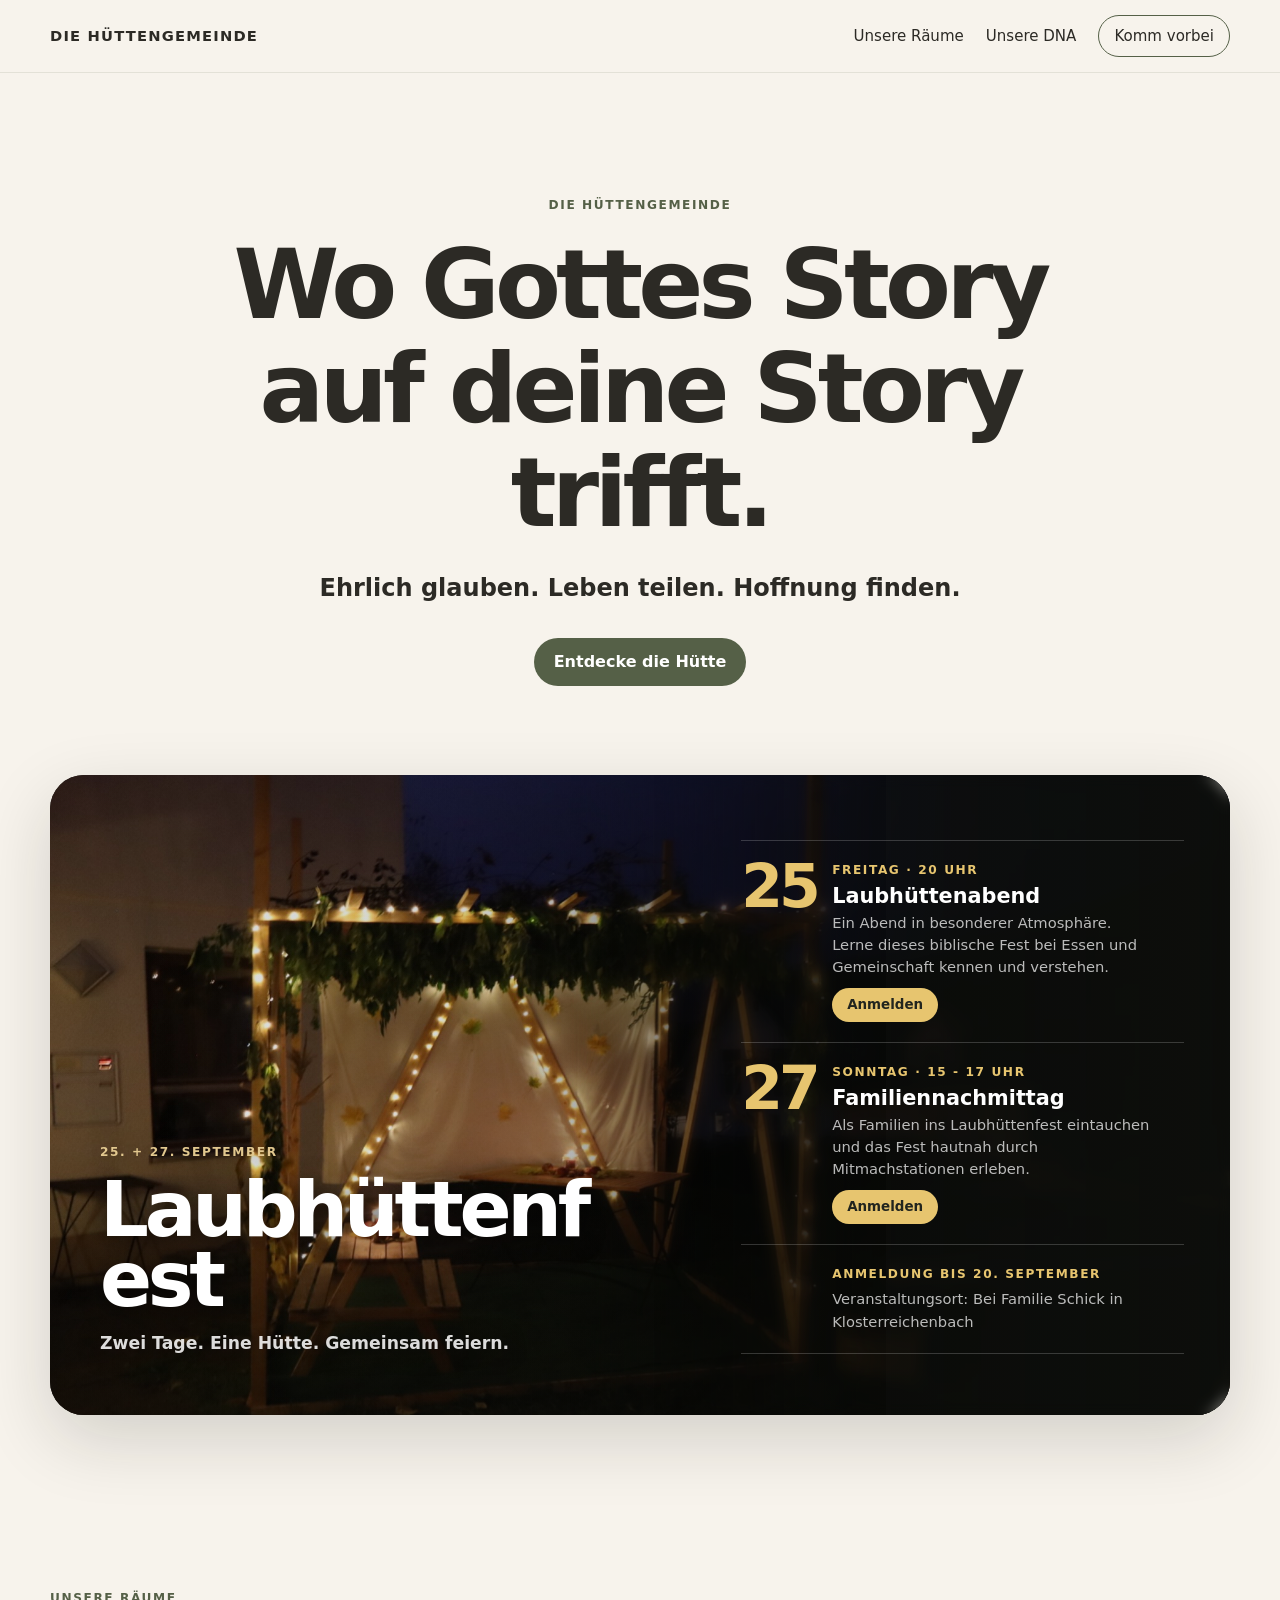
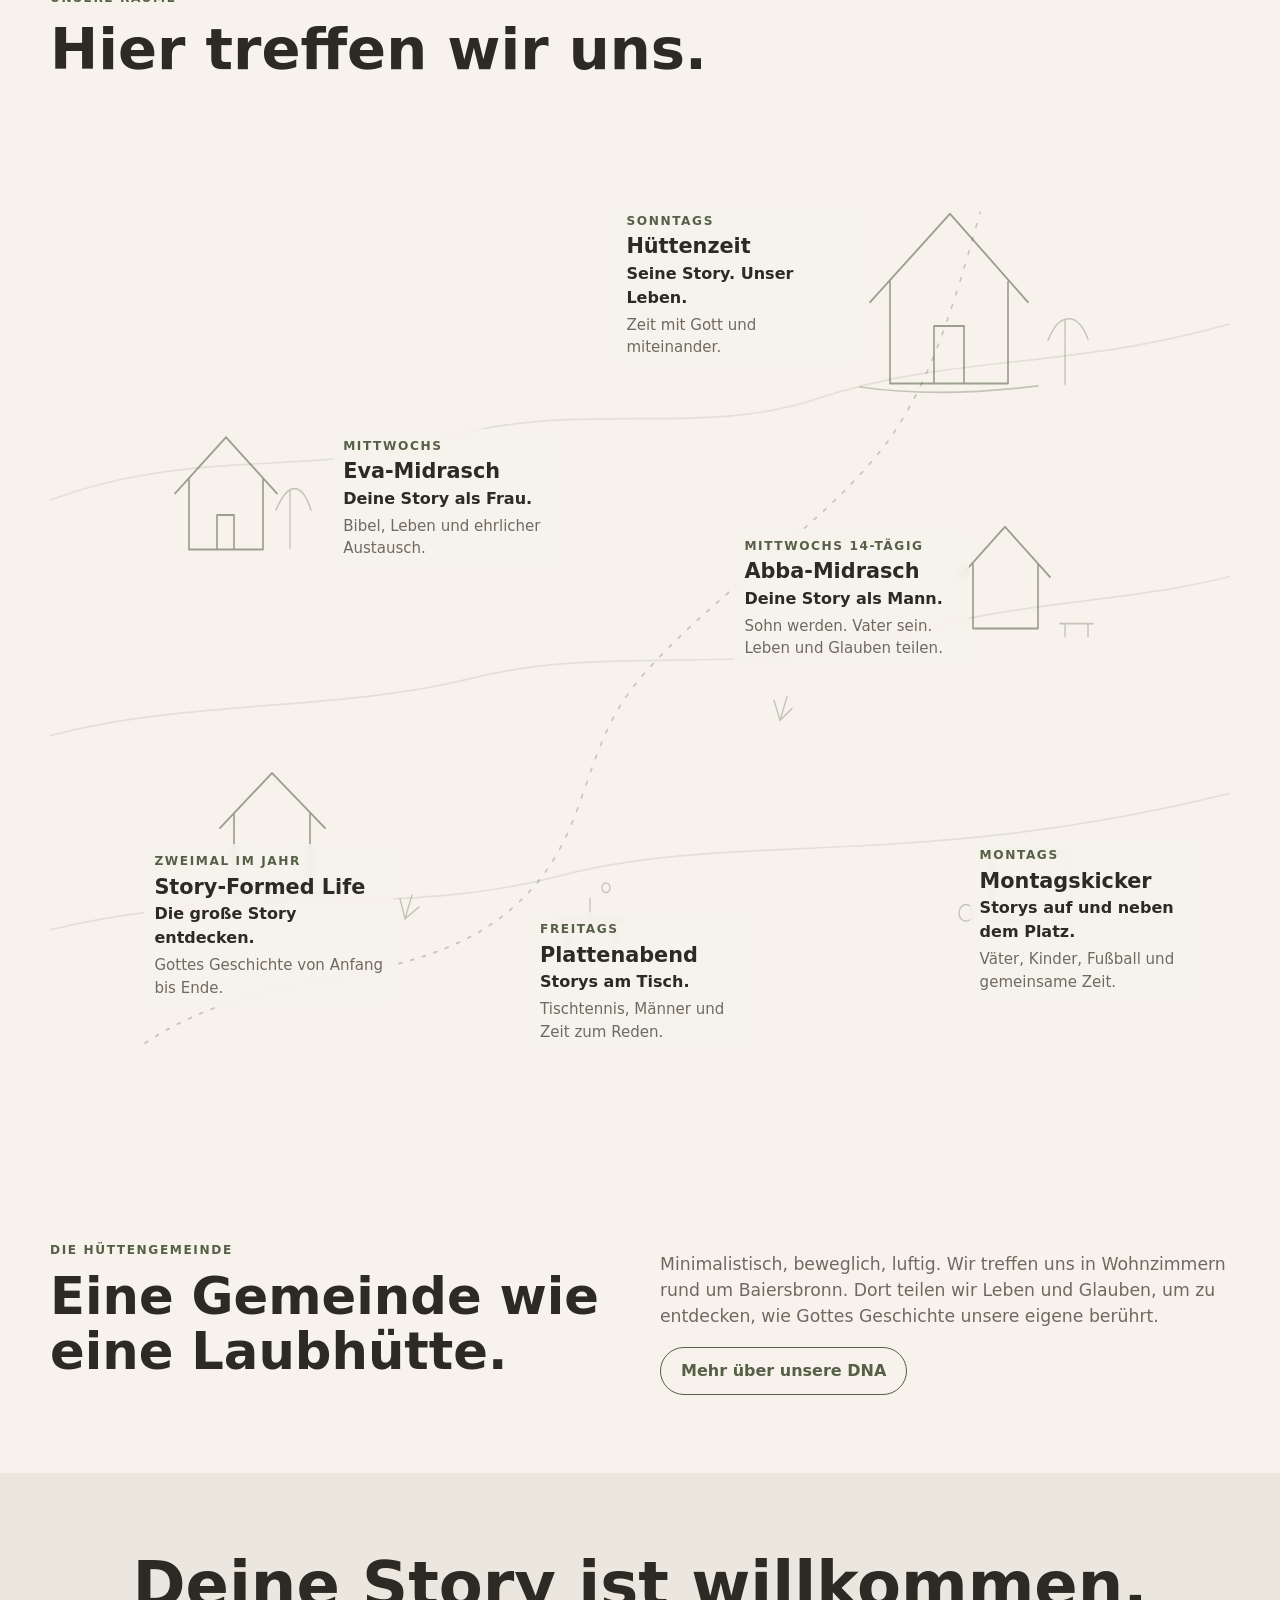
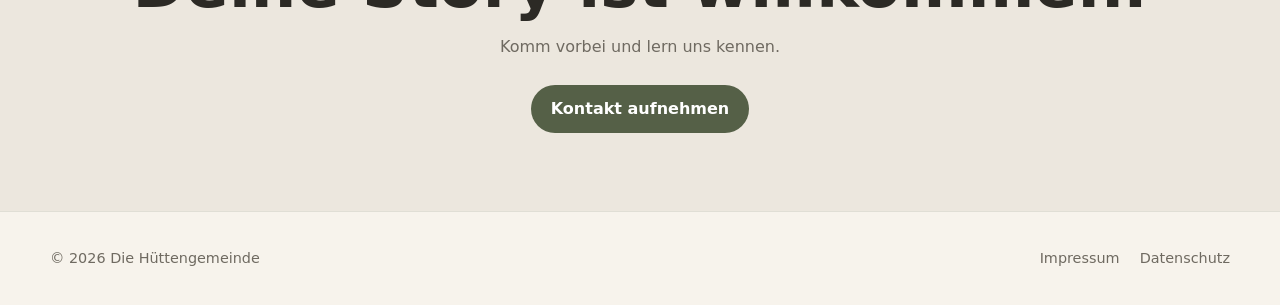
==== commit f1af3484: "Adds DNA" ====
--- a/docs/index.html
+++ b/docs/index.html
@@ -44,7 +44,6 @@
       </div>
     </section>
 
-    <!--
     <section class="announcement-feature" id="sukkot">
       <div class="container">
         <div class="announcement-poster">
@@ -91,7 +90,6 @@
         </div>
       </div>
     </section>
-    -->
 
     <section id="spaces">
       <div class="container">
--- a/docs/main.css
+++ b/docs/main.css
@@ -165,3 +165,84 @@
         scroll-padding-top: 11px
     }
 }
+
+
+/* Impressum & Datenschutz */
+.legal .section-title {
+    margin-bottom: 40px
+}
+
+.legal-content article,
+.legal-content > section {
+    margin-bottom: 40px;
+    padding: 0
+}
+
+.legal-content article:last-of-type,
+.legal-content > section:last-of-type {
+    margin-bottom: 0
+}
+
+.legal-content h2 {
+    font-size: 1.55rem;
+    margin: 0 0 16px
+}
+
+.legal-content h3 {
+    font-size: 1.3rem;
+    margin: 24px 0 8px
+}
+
+.legal-content h4 {
+    font-size: 1.05rem;
+    font-weight: 600;
+    color: var(--text);
+    margin: 24px 0 8px
+}
+
+.legal-content p {
+    color: var(--muted);
+    margin: 0 0 16px
+}
+
+.legal-content p:last-child {
+    margin-bottom: 0
+}
+
+.legal-content ul {
+    color: var(--muted);
+    margin: 0 0 16px;
+    padding-left: 22px
+}
+
+.legal-content li {
+    margin-bottom: 8px
+}
+
+.legal-content li:last-child {
+    margin-bottom: 0
+}
+
+.legal {
+    padding: 48px 0
+}
+
+.dna-quote blockquote {
+    margin: 0;
+    padding: 24px 28px;
+    border-left: 4px solid var(--green);
+    background: var(--soft);
+    color: var(--text);
+    font-size: 1.15rem;
+    font-style: italic
+}
+
+@media(max-width:700px) {
+    .legal {
+        padding: 32px 0
+    }
+
+    .dna-quote blockquote {
+        padding: 20px 22px
+    }
+}
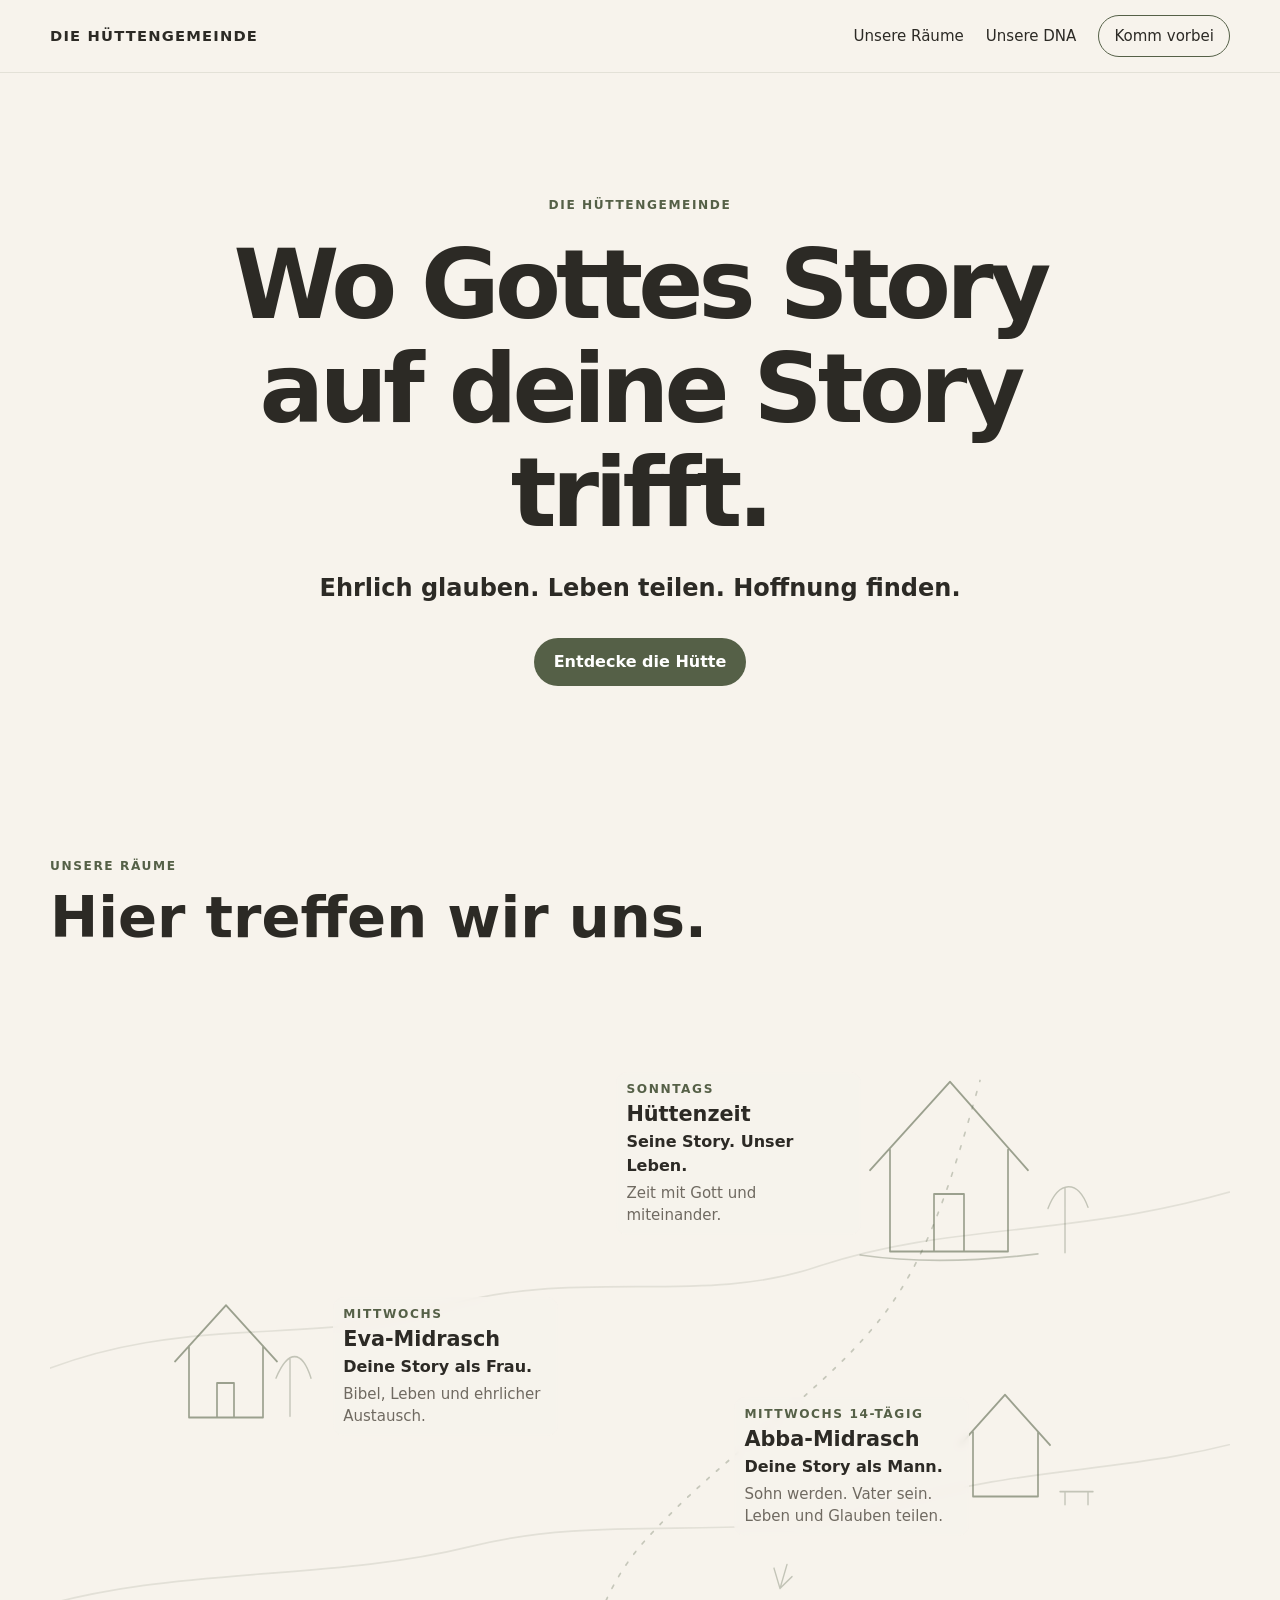
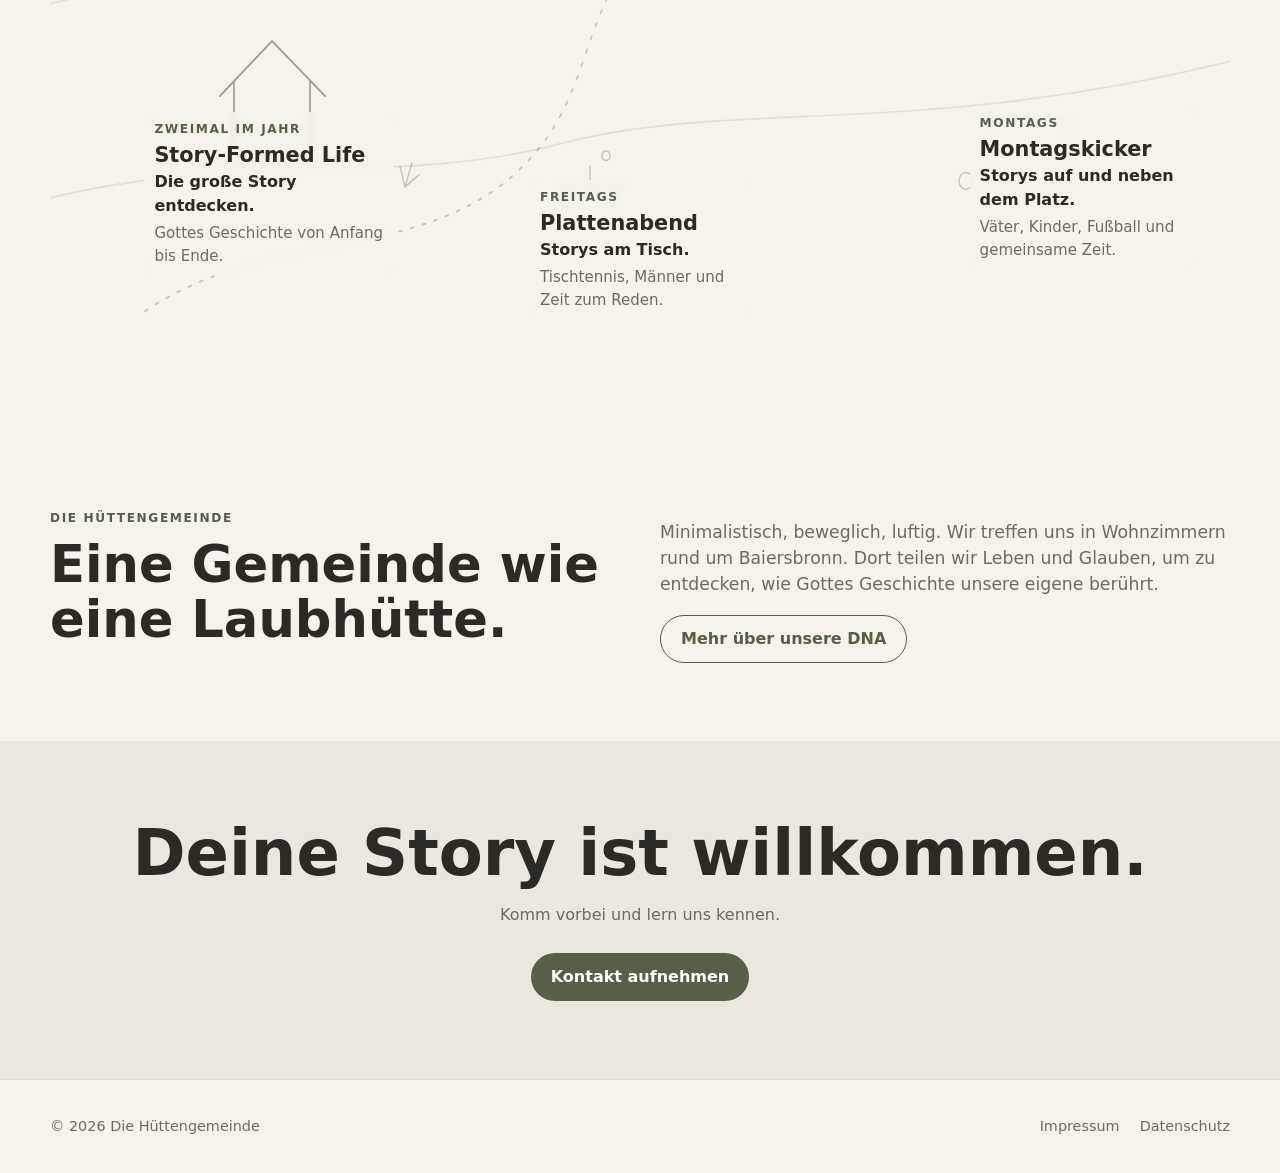
==== commit 50bdc9e3: "Comment out announcement-feature section in index.html for future reference" ====
--- a/docs/index.html
+++ b/docs/index.html
@@ -34,7 +34,7 @@
     </div>
   </header>
 
-  <main>
+  <main class="home-page">
     <section class="hero">
       <div class="container hero-inner">
         <span class="eyebrow">Die Hüttengemeinde</span>
@@ -44,6 +44,7 @@
       </div>
     </section>
 
+    <!--
     <section class="announcement-feature" id="sukkot">
       <div class="container">
         <div class="announcement-poster">
@@ -90,8 +91,9 @@
         </div>
       </div>
     </section>
-
-    <section id="spaces">
+    -->
+    
+    <section class="home-section" id="spaces">
       <div class="container">
         <div class="section-title">
           <span class="eyebrow">Unsere Räume</span>
@@ -183,7 +185,7 @@
       </div>
     </section>
 
-    <section id="dna">
+    <section class="home-section" id="dna">
       <div class="container about">
         <div>
           <span class="eyebrow">Die Hüttengemeinde</span>
@@ -196,7 +198,7 @@
       </div>
     </section>
 
-    <section id="contact" class="cta">
+    <section class="home-section cta" id="contact">
       <div class="container">
         <h2>Deine Story ist willkommen.</h2>
         <p>Komm vorbei und lern uns kennen.</p>
--- a/docs/main.css
+++ b/docs/main.css
@@ -167,64 +167,72 @@
 }
 
 
-/* Impressum & Datenschutz */
-.legal .section-title {
+/* Inhalte der Unterseiten */
+main:not(.home-page) > section {
+    padding: 48px 0
+}
+
+main:not(.home-page) > section > .container > .section-title {
     margin-bottom: 40px
 }
 
-.legal-content article,
-.legal-content > section {
+main:not(.home-page) > section > .container > div > article,
+main:not(.home-page) > section > .container > div > section {
     margin-bottom: 40px;
     padding: 0
 }
 
-.legal-content article:last-of-type,
-.legal-content > section:last-of-type {
+main:not(.home-page) > section > .container > div > article:last-of-type,
+main:not(.home-page) > section > .container > div > section:last-of-type {
     margin-bottom: 0
 }
 
-.legal-content h2 {
+main:not(.home-page) > section > .container > div > article h2,
+main:not(.home-page) > section > .container > div > section h2 {
     font-size: 1.55rem;
     margin: 0 0 16px
 }
 
-.legal-content h3 {
+main:not(.home-page) > section > .container > div > article h3,
+main:not(.home-page) > section > .container > div > section h3 {
     font-size: 1.3rem;
     margin: 24px 0 8px
 }
 
-.legal-content h4 {
+main:not(.home-page) > section > .container > div > article h4,
+main:not(.home-page) > section > .container > div > section h4 {
     font-size: 1.05rem;
     font-weight: 600;
     color: var(--text);
     margin: 24px 0 8px
 }
 
-.legal-content p {
+main:not(.home-page) > section > .container > div > article p,
+main:not(.home-page) > section > .container > div > section p {
     color: var(--muted);
     margin: 0 0 16px
 }
 
-.legal-content p:last-child {
+main:not(.home-page) > section > .container > div > article p:last-child,
+main:not(.home-page) > section > .container > div > section p:last-child {
     margin-bottom: 0
 }
 
-.legal-content ul {
+main:not(.home-page) > section > .container > div > article ul,
+main:not(.home-page) > section > .container > div > section ul {
     color: var(--muted);
     margin: 0 0 16px;
     padding-left: 22px
 }
 
-.legal-content li {
+main:not(.home-page) > section > .container > div > article li,
+main:not(.home-page) > section > .container > div > section li {
     margin-bottom: 8px
 }
 
-.legal-content li:last-child {
+main:not(.home-page) > section > .container > div > article li:last-child,
+main:not(.home-page) > section > .container > div > section li:last-child {
     margin-bottom: 0
-}
-
-.legal {
-    padding: 48px 0
 }
 
 .dna-quote blockquote {
@@ -238,7 +246,7 @@
 }
 
 @media(max-width:700px) {
-    .legal {
+    main:not(.home-page) > section {
         padding: 32px 0
     }
 
--- a/docs/home.css
+++ b/docs/home.css
@@ -243,7 +243,7 @@
 }
 
 
-section {
+.home-section {
     padding: 78px 0
 }
 
@@ -495,7 +495,7 @@
         scroll-margin-top: 62px;
     }
 
-    section {
+    .home-section {
         padding: 62px 0
     }
 
